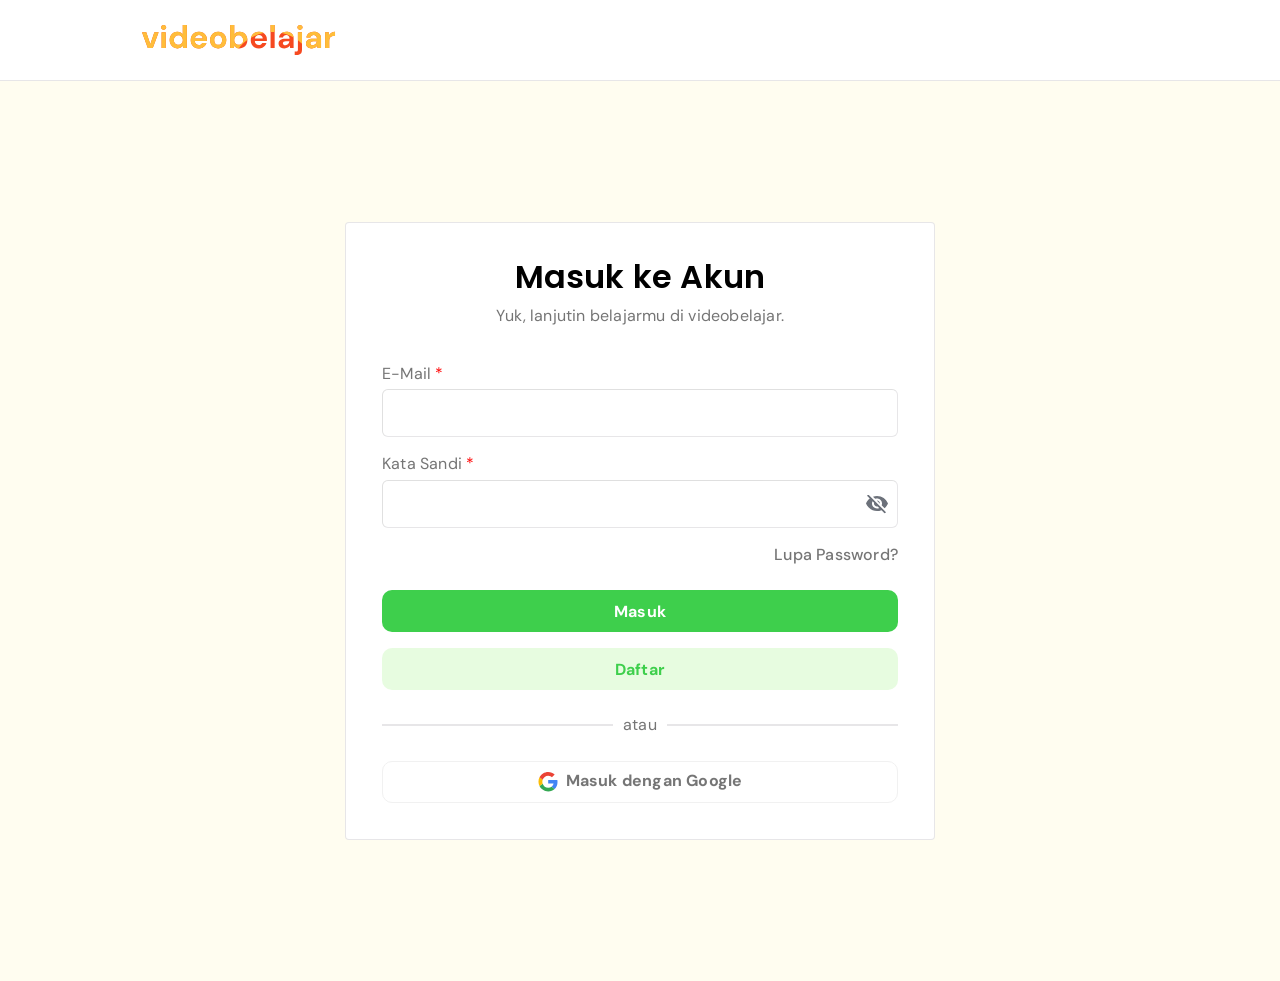
==== pages/login.html @ b2886efd "feat: add login and registration pages with corresponding styles - Created login.html and register.h" ====
<!DOCTYPE html>
<html lang="en">

<head>
    <meta charset="UTF-8">
    <meta name="viewport" content="width=device-width, initial-scale=1.0">
    <title>Login</title>
    <link rel="stylesheet" href="../styles/main.css">
    <link rel="stylesheet" href="../styles/login.css">
</head>

<body>
    <nav class="navbar">
        <div class="navbar-container">
            <a href="#" class="navbar-logo">
                <img src="../images/logo-videobelajar.svg" alt="Logo videobelajar">
            </a>
        </div>
    </nav>
    <main class="container">
        <div class="login-container body-medium-regular">
            <div class="login-header">
                <h1 class="heading-3">Masuk ke Akun</h1>
                <p>Yuk, lanjutin belajarmu di videobelajar.</p>
            </div>
            <form class="login-form" action="">
                <div class="form-field-wrapper">
                    <div class="form-field">
                        <label for="email">E-Mail <span class="required">*</span></label>
                        <input class="input-text" type="email" name="email" id="email">
                    </div>
                    <div class="form-field">
                        <label for="password">Kata Sandi <span class="required">*</span></label>
                        <div class="password-wrapper">
                            <input class="input-text-password" type="password" name="password" id="password">
                            <img src="../images/logo-eyeoff.svg" alt="Toggle Password " class="toggle-password">
                        </div>
                    </div>
                    <div class="form-info-wrapper body-medium-medium">
                        <a href="#">Lupa Password?</a>
                    </div>
                </div>
                <div class="form-button-wrapper body-medium-bold">
                    <button class="btn-primary-contained">Masuk</button>
                    <button class="btn-primary-shadow">Daftar</button>
                </div>
                <div class="form-divider">
                    <span>atau</span>
                </div>
                <div class="form-google-wrapper">
                    <button class="btn-unstyled btn-google body-medium-bold">
                        <img src="../images/logo-google.svg" alt="Google Icon" class="google-icon">
                        <span>Masuk dengan Google</span>
                    </button>
                </div>
            </form>
        </div>
    </main>
</body>

</html>
---- styles/main.css ----
@import url('https://fonts.googleapis.com/css2?family=Poppins:ital,wght@0,100;0,200;0,300;0,400;0,500;0,600;0,700;0,800;0,900;1,100;1,200;1,300;1,400;1,500;1,600;1,700;1,800;1,900&display=swap');
@import url('https://fonts.googleapis.com/css2?family=DM+Sans:ital,opsz,wght@0,9..40,100..1000;1,9..40,100..1000&family=Poppins:ital,wght@0,100;0,200;0,300;0,400;0,500;0,600;0,700;0,800;0,900;1,100;1,200;1,300;1,400;1,500;1,600;1,700;1,800;1,900&display=swap');
@import url('./token.css');

* {
    margin: 0;
    padding: 0;
    box-sizing: border-box;
}

ul {
    list-style: none;
}

/* Heading Styles */
.heading-1 {
    font-family: 'Poppins';
    font-weight: 700;
    font-size: 48px;
    line-height: 110%;
    letter-spacing: 0%;
}

.heading-2 {
    font-family: 'Poppins';
    font-weight: 600;
    font-size: 40px;
    line-height: 110%;
    letter-spacing: 0%;
}

.heading-3 {
    font-family: 'Poppins';
    font-weight: 600;
    font-size: 32px;
    line-height: 110%;
    letter-spacing: 0%;
}

.heading-4 {
    font-family: 'Poppins';
    font-weight: 600;
    font-size: 24px;
    line-height: 120%;
    letter-spacing: 0%;
}

.heading-5 {
    font-family: 'Poppins';
    font-weight: 600;
    font-size: 20px;
    line-height: 120%;
    letter-spacing: 0%;
}

.heading-6 {
    font-family: 'Poppins';
    font-weight: 600;
    font-size: 18px;
    line-height: 120%;
    letter-spacing: 0%;
}

/* Body Styles */
.body-large-bold {
    font-family: 'DM Sans';
    font-weight: 700;
    font-size: 18px;
    line-height: 140%;
    letter-spacing: 0.2px;
}

.body-large-semibold {
    font-family: 'DM Sans';
    font-weight: 600;
    font-size: 18px;
    line-height: 140%;
    letter-spacing: 0.2px;
}

.body-large-medium {
    font-family: 'DM Sans';
    font-weight: 500;
    font-size: 18px;
    line-height: 140%;
    letter-spacing: 0.2px;
}

.body-large-regular {
    font-family: 'DM Sans';
    font-weight: 400;
    font-size: 18px;
    line-height: 140%;
    letter-spacing: 0.2px;
}

.body-medium-bold {
    font-family: 'DM Sans';
    font-weight: 700;
    font-size: 16px;
    line-height: 140%;
    letter-spacing: 0.2px;
}

.body-medium-semibold {
    font-family: 'DM Sans';
    font-weight: 600;
    font-size: 16px;
    line-height: 140%;
    letter-spacing: 0.2px;
}

.body-medium-medium {
    font-family: 'DM Sans';
    font-weight: 500;
    font-size: 16px;
    line-height: 140%;
    letter-spacing: 0.2px;
}

.body-medium-regular {
    font-family: 'DM Sans';
    font-weight: 400;
    font-size: 16px;
    line-height: 140%;
    letter-spacing: 0.2px;
}

.body-medium-regular input, button, select {
    font-family: inherit;
    font-weight: inherit;
    font-size: inherit;
    line-height: inherit;
    letter-spacing: inherit;
}

.body-small-bold {
    font-family: 'DM Sans';
    font-weight: 700;
    font-size: 14px;
    line-height: 140%;
    letter-spacing: 0.2px;
}

.body-small-semibold {
    font-family: 'DM Sans';
    font-weight: 600;
    font-size: 14px;
    line-height: 140%;
    letter-spacing: 0.2px;
}

.body-small-medium {
    font-family: 'DM Sans';
    font-weight: 500;
    font-size: 14px;
    line-height: 140%;
    letter-spacing: 0.2px;
}

.body-small-regular {
    font-family: 'DM Sans';
    font-weight: 400;
    font-size: 14px;
    line-height: 140%;
    letter-spacing: 0.2px;
}

/* button */

.btn-primary-contained {
    height: 42px;
    padding-top: 10px;
    padding-right: 26px;
    padding-bottom: 10px;
    padding-left: 26px;
    border-radius: 10px;
    border: 1px solid transparent;
    background-color: var(--main-primary-default);
    color: var(--text-light-primary);
}

.btn-primary-shadow {
    height: 42px;
    padding-top: 10px;
    padding-right: 26px;
    padding-bottom: 10px;
    padding-left: 26px;
    border-radius: 10px;
    border: 1px solid transparent;
    background-color: var(--main-primary-100);
    color: var(--main-primary-default);
}

.btn-primary-outlined {
    height: 42px;
    padding-top: 10px;
    padding-right: 26px;
    padding-bottom: 10px;
    padding-left: 26px;
    border-radius: 10px;
    border-width: 1px;
    border-style: solid;
    border-color: var(--main-primary-default);
    background-color: transparent;
    color: var(--main-primary-default);
}

.btn-secondary-contained {
    height: 42px;
    padding-top: 10px;
    padding-right: 26px;
    padding-bottom: 10px;
    padding-left: 26px;
    border-radius: 10px;
    border: 1px solid transparent;
    background-color: var(--main-secondary-default);
    color: var(--text-light-primary);
}

.btn-secondary-shadow {
    height: 42px;
    padding-top: 10px;
    padding-right: 26px;
    padding-bottom: 10px;
    padding-left: 26px;
    border-radius: 10px;
    border: 1px solid transparent;
    background-color: var(--main-secondary-100);
    color: var(--main-secondary-default);
}

.btn-secondary-outlined {
    height: 42px;
    padding-top: 10px;
    padding-right: 26px;
    padding-bottom: 10px;
    padding-left: 26px;
    border-radius: 10px;
    border-width: 1px;
    border-style: solid;
    border-color: var(--main-secondary-default);
    background-color: transparent;
    color: var(--main-secondary-default);
}

.btn-unstyled {
    height: 42px;
    padding-top: 8px;
    padding-right: 26px;
    padding-bottom: 8px;
    padding-left: 26px;
    border-radius: 10px;
    border: 1px solid rgba(241, 241, 241, 1);
    background-color: transparent;
    color: var(--text-dark-primary);
}
---- styles/login.css ----
p {
    color: var(--text-dark-secondary);
}

.navbar {
    width: 100%;
    background-color: var(--other-primary-background);
    border-bottom: 1px solid var(--other-border);
}

.navbar-container {
    display: flex;
    justify-content: space-between;
    align-items: center;
    height: 80px;
    margin: 0 auto;
    padding: 12px 120px;
}

.navbar-logo {
    display: flex;
}

.container {
    width: 100%;
    min-height: 100vh;
    background-color: var(--color-background);
    display: flex;
    justify-content: center;
    align-items: center;
}

.login-container {
    width: 590px;
    height: fit-content;
    border-radius: 4px;
    border: 1px solid var(--other-border);
    padding: 36px;
    gap: 36px;
    background-color: var(--text-light-primary);
    display: flex;
    flex-direction: column;
    align-items: center;
}

.login-header {
    display: flex;
    flex-direction: column;
    align-items: center;
    gap: 10px;
}

.login-form {
    display: flex;
    flex-direction: column;
    width: 100%;
    gap: 24px;
}

.form-field-wrapper {
    display: flex;
    flex-direction: column;
    gap: 16px;
}

.form-field {
    display: flex;
    flex-direction: column;
    color: var(--text-dark-secondary);
    gap: 4px;
}

.password-wrapper {
    position: relative;
    width: 100%;
}

.toggle-password {
    position: absolute;
    right: 10px;
    top: 50%;
    transform: translateY(-50%);
    width: 22px;
    height: 19px;
    cursor: pointer;
}

.input-text {
    width: 100%;
    height: 48px;
    border-radius: 6px;
    border-width: 1px;
    border-color: var(--other-border);
    padding-top: 4px;
    padding-right: 10px;
    padding-bottom: 4px;
    padding-left: 10px;
}

.input-text-password {
    width: 100%;
    height: 48px;
    border-radius: 6px;
    border-width: 1px;
    border-color: var(--other-border);
    padding-top: 4px;
    padding-right: 40px;
    padding-bottom: 4px;
    padding-left: 10px;
}

.required {
    color: red;
}

.form-info-wrapper a {
    display: flex;
    justify-content: flex-end;
    text-decoration: none;
    color: var(--text-dark-secondary);
}

.form-button-wrapper {
    display: flex;
    justify-content: center;
    flex-direction: column;
    gap: 16px;
}

.form-divider {
    display: flex;
    align-items: center;
    text-align: center;
}

.form-divider::before,
.form-divider::after {
    content: '';
    flex: 1;
    border-bottom: 2px solid var(--other-border);
}

.form-divider span {
    padding: 0 10px;
    color: var(--text-dark-secondary);
}

.form-google-wrapper {
    display: flex;
    flex-direction: column;
    cursor: pointer;
}

.form-google-wrapper span {
    color: var(--text-dark-secondary);
}

.btn-google {
    display: flex;
    align-items: center;
    justify-content: center;
    gap: 8px;
    width: 100%;
}

.google-icon {
    width: 20px;
    height: 20px;
}
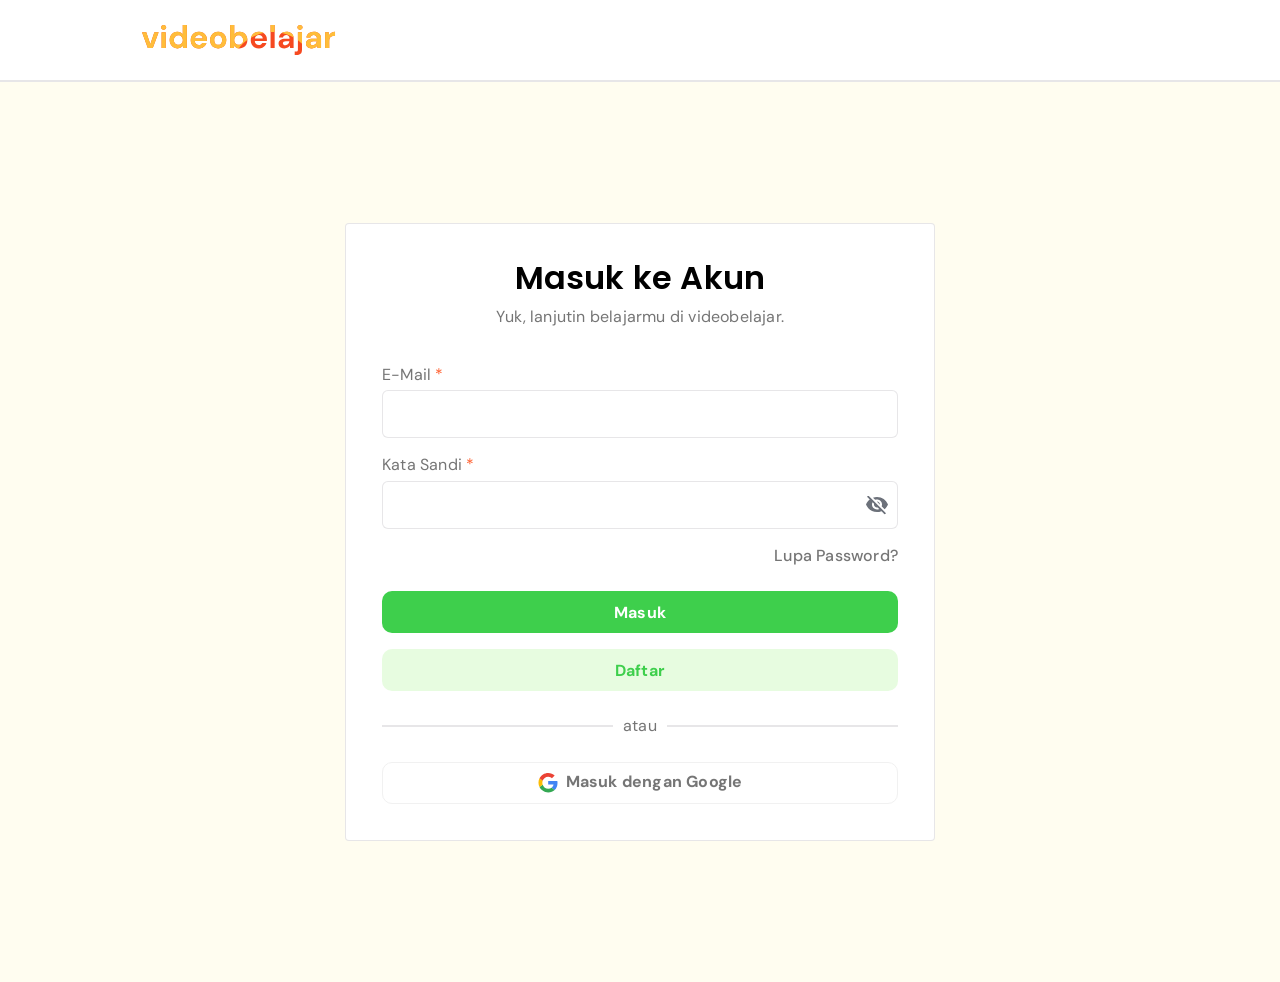
==== commit f50fef48: "revisi auth" ====
--- a/pages/login.html
+++ b/pages/login.html
@@ -6,24 +6,27 @@
     <meta name="viewport" content="width=device-width, initial-scale=1.0">
     <title>Login</title>
     <link rel="stylesheet" href="../styles/main.css">
-    <link rel="stylesheet" href="../styles/login.css">
+    <link rel="stylesheet" href="../styles/auth.css">
 </head>
 
 <body>
-    <nav class="navbar">
-        <div class="navbar-container">
-            <a href="#" class="navbar-logo">
-                <img src="../images/logo-videobelajar.svg" alt="Logo videobelajar">
-            </a>
-        </div>
-    </nav>
+    <header class="site-header">
+        <nav class="navbar">
+            <div class="navbar-container">
+                <a href="#" class="navbar-logo">
+                    <img src="../images/logo-videobelajar.svg" alt="Logo videobelajar">
+                </a>
+            </div>
+        </nav>
+    </header>
+
     <main class="container">
-        <div class="login-container body-medium-regular">
-            <div class="login-header">
+        <div class="auth-container body-medium-regular">
+            <div class="auth-header">
                 <h1 class="heading-3">Masuk ke Akun</h1>
                 <p>Yuk, lanjutin belajarmu di videobelajar.</p>
             </div>
-            <form class="login-form" action="">
+            <form class="auth-form" action="">
                 <div class="form-field-wrapper">
                     <div class="form-field">
                         <label for="email">E-Mail <span class="required">*</span></label>
--- a/styles/main.css
+++ b/styles/main.css
@@ -1,4 +1,3 @@
-@import url('https://fonts.googleapis.com/css2?family=Poppins:ital,wght@0,100;0,200;0,300;0,400;0,500;0,600;0,700;0,800;0,900;1,100;1,200;1,300;1,400;1,500;1,600;1,700;1,800;1,900&display=swap');
 @import url('https://fonts.googleapis.com/css2?family=DM+Sans:ital,opsz,wght@0,9..40,100..1000;1,9..40,100..1000&family=Poppins:ital,wght@0,100;0,200;0,300;0,400;0,500;0,600;0,700;0,800;0,900;1,100;1,200;1,300;1,400;1,500;1,600;1,700;1,800;1,900&display=swap');
 @import url('./token.css');
 
@@ -8,125 +7,7 @@
     box-sizing: border-box;
 }
 
-ul {
-    list-style: none;
-}
-
-/* Heading Styles */
-.heading-1 {
-    font-family: 'Poppins';
-    font-weight: 700;
-    font-size: 48px;
-    line-height: 110%;
-    letter-spacing: 0%;
-}
-
-.heading-2 {
-    font-family: 'Poppins';
-    font-weight: 600;
-    font-size: 40px;
-    line-height: 110%;
-    letter-spacing: 0%;
-}
-
-.heading-3 {
-    font-family: 'Poppins';
-    font-weight: 600;
-    font-size: 32px;
-    line-height: 110%;
-    letter-spacing: 0%;
-}
-
-.heading-4 {
-    font-family: 'Poppins';
-    font-weight: 600;
-    font-size: 24px;
-    line-height: 120%;
-    letter-spacing: 0%;
-}
-
-.heading-5 {
-    font-family: 'Poppins';
-    font-weight: 600;
-    font-size: 20px;
-    line-height: 120%;
-    letter-spacing: 0%;
-}
-
-.heading-6 {
-    font-family: 'Poppins';
-    font-weight: 600;
-    font-size: 18px;
-    line-height: 120%;
-    letter-spacing: 0%;
-}
-
-/* Body Styles */
-.body-large-bold {
-    font-family: 'DM Sans';
-    font-weight: 700;
-    font-size: 18px;
-    line-height: 140%;
-    letter-spacing: 0.2px;
-}
-
-.body-large-semibold {
-    font-family: 'DM Sans';
-    font-weight: 600;
-    font-size: 18px;
-    line-height: 140%;
-    letter-spacing: 0.2px;
-}
-
-.body-large-medium {
-    font-family: 'DM Sans';
-    font-weight: 500;
-    font-size: 18px;
-    line-height: 140%;
-    letter-spacing: 0.2px;
-}
-
-.body-large-regular {
-    font-family: 'DM Sans';
-    font-weight: 400;
-    font-size: 18px;
-    line-height: 140%;
-    letter-spacing: 0.2px;
-}
-
-.body-medium-bold {
-    font-family: 'DM Sans';
-    font-weight: 700;
-    font-size: 16px;
-    line-height: 140%;
-    letter-spacing: 0.2px;
-}
-
-.body-medium-semibold {
-    font-family: 'DM Sans';
-    font-weight: 600;
-    font-size: 16px;
-    line-height: 140%;
-    letter-spacing: 0.2px;
-}
-
-.body-medium-medium {
-    font-family: 'DM Sans';
-    font-weight: 500;
-    font-size: 16px;
-    line-height: 140%;
-    letter-spacing: 0.2px;
-}
-
-.body-medium-regular {
-    font-family: 'DM Sans';
-    font-weight: 400;
-    font-size: 16px;
-    line-height: 140%;
-    letter-spacing: 0.2px;
-}
-
-.body-medium-regular input, button, select {
+input, button, select {
     font-family: inherit;
     font-weight: inherit;
     font-size: inherit;
@@ -134,6 +15,124 @@
     letter-spacing: inherit;
 }
 
+ul {
+    list-style: none;
+}
+
+/* Heading Styles */
+.heading-1 {
+    font-family: 'Poppins';
+    font-weight: 700;
+    font-size: 48px;
+    line-height: 110%;
+    letter-spacing: 0%;
+}
+
+.heading-2 {
+    font-family: 'Poppins';
+    font-weight: 600;
+    font-size: 40px;
+    line-height: 110%;
+    letter-spacing: 0%;
+}
+
+.heading-3 {
+    font-family: 'Poppins';
+    font-weight: 600;
+    font-size: 32px;
+    line-height: 110%;
+    letter-spacing: 0%;
+}
+
+.heading-4 {
+    font-family: 'Poppins';
+    font-weight: 600;
+    font-size: 24px;
+    line-height: 120%;
+    letter-spacing: 0%;
+}
+
+.heading-5 {
+    font-family: 'Poppins';
+    font-weight: 600;
+    font-size: 20px;
+    line-height: 120%;
+    letter-spacing: 0%;
+}
+
+.heading-6 {
+    font-family: 'Poppins';
+    font-weight: 600;
+    font-size: 18px;
+    line-height: 120%;
+    letter-spacing: 0%;
+}
+
+/* Body Styles */
+.body-large-bold {
+    font-family: 'DM Sans';
+    font-weight: 700;
+    font-size: 18px;
+    line-height: 140%;
+    letter-spacing: 0.2px;
+}
+
+.body-large-semibold {
+    font-family: 'DM Sans';
+    font-weight: 600;
+    font-size: 18px;
+    line-height: 140%;
+    letter-spacing: 0.2px;
+}
+
+.body-large-medium {
+    font-family: 'DM Sans';
+    font-weight: 500;
+    font-size: 18px;
+    line-height: 140%;
+    letter-spacing: 0.2px;
+}
+
+.body-large-regular {
+    font-family: 'DM Sans';
+    font-weight: 400;
+    font-size: 18px;
+    line-height: 140%;
+    letter-spacing: 0.2px;
+}
+
+.body-medium-bold {
+    font-family: 'DM Sans';
+    font-weight: 700;
+    font-size: 16px;
+    line-height: 140%;
+    letter-spacing: 0.2px;
+}
+
+.body-medium-semibold {
+    font-family: 'DM Sans';
+    font-weight: 600;
+    font-size: 16px;
+    line-height: 140%;
+    letter-spacing: 0.2px;
+}
+
+.body-medium-medium {
+    font-family: 'DM Sans';
+    font-weight: 500;
+    font-size: 16px;
+    line-height: 140%;
+    letter-spacing: 0.2px;
+}
+
+.body-medium-regular {
+    font-family: 'DM Sans';
+    font-weight: 400;
+    font-size: 16px;
+    line-height: 140%;
+    letter-spacing: 0.2px;
+}
+
 .body-small-bold {
     font-family: 'DM Sans';
     font-weight: 700;
@@ -254,4 +253,32 @@
     border: 1px solid rgba(241, 241, 241, 1);
     background-color: transparent;
     color: var(--text-dark-primary);
+}
+
+.site-header {
+    position: sticky;
+    top: 0;
+    z-index: 10;
+    width: 100%;
+    background-color: var(--other-primary-background);
+    border-bottom: 1px solid var(--other-border);
+}
+
+.navbar {
+    width: 100%;
+    background-color: var(--other-primary-background);
+    border-bottom: 1px solid var(--other-border);
+}
+
+.navbar-container {
+    display: flex;
+    justify-content: space-between;
+    align-items: center;
+    height: 80px;
+    margin: 0 auto;
+    padding: 12px 120px;
+}
+
+.navbar-logo {
+    display: flex;
 }
--- a/styles/auth.css
+++ b/styles/auth.css
@@ -0,0 +1,192 @@
+p {
+    color: var(--text-dark-secondary);
+}
+
+.container {
+    width: 100%;
+    min-height: 100vh;
+    padding: 64px 120px;
+    background-color: var(--color-background);
+    display: flex;
+    justify-content: center;
+    align-items: center;
+}
+
+.auth-container {
+    width: 590px;
+    height: fit-content;
+    border-radius: 4px;
+    border: 1px solid var(--other-border);
+    padding: 36px;
+    gap: 36px;
+    background-color: var(--text-light-primary);
+    display: flex;
+    flex-direction: column;
+    align-items: center;
+}
+
+.auth-header {
+    display: flex;
+    flex-direction: column;
+    align-items: center;
+    gap: 10px;
+}
+
+.auth-form {
+    display: flex;
+    flex-direction: column;
+    width: 100%;
+    gap: 24px;
+}
+
+.form-field-wrapper {
+    display: flex;
+    flex-direction: column;
+    gap: 16px;
+}
+
+.form-field {
+    display: flex;
+    flex-direction: column;
+    color: var(--text-dark-secondary);
+    gap: 4px;
+}
+
+.select {
+    width: 100%;
+    height: 48px;
+    padding: 0 48px 0 10px;
+    border: 1px solid var(--other-border);
+    border-radius: 6px;
+    cursor: pointer;
+    appearance: none;
+    -webkit-appearance: none;
+    background: url("../images/icon-arrow-down.svg") no-repeat right 10px center / 24px 24px;
+}
+
+.form-phone {
+    display: flex;
+    flex-direction: row;
+    gap: 24px;
+}
+
+.country-code {
+    display: flex;
+    align-items: stretch;
+    width: auto;
+    height: 48px;
+    border: 1px solid var(--other-border);
+    border-radius: 6px;
+    background: var(--other-primary-background);
+}
+
+.country-code-flag-box {
+    display: flex;
+    align-items: center;
+    justify-content: center;
+    width: 44px;
+    background: var(--other-base-background);
+    border-right: 1px solid var(--other-border);
+    border-top-left-radius: 5px;
+    border-bottom-left-radius: 5px;
+}
+
+.country-code-select {
+    flex: 1;
+    min-width: 0;
+    height: 100%;
+    padding: 0 54px 0 10px;
+    border: 0;
+    outline: none;
+    background: transparent url("../images/icon-arrow-down.svg") no-repeat right 10px center / 24px 24px;
+    color: var(--text-dark-primary);
+    cursor: pointer;
+    appearance: none;
+    -webkit-appearance: none;
+}
+
+.password-wrapper {
+    position: relative;
+    width: 100%;
+}
+
+.toggle-password {
+    position: absolute;
+    right: 10px;
+    top: 50%;
+    transform: translateY(-50%);
+    width: 22px;
+    height: 19px;
+    cursor: pointer;
+}
+
+.input-text, 
+.input-text-password {
+    width: 100%;
+    height: 48px;
+    border-radius: 6px;
+    border: 1px solid var(--other-border);
+    padding: 4px 10px;
+}
+
+.input-text-password {
+    padding-right: 40px;
+}
+
+.required {
+    color: var(--error-default);
+}
+
+.form-info-wrapper a {
+    display: flex;
+    justify-content: flex-end;
+    text-decoration: none;
+    color: var(--text-dark-secondary);
+}
+
+.form-button-wrapper {
+    display: flex;
+    justify-content: center;
+    flex-direction: column;
+    gap: 16px;
+}
+
+.form-divider {
+    display: flex;
+    align-items: center;
+    text-align: center;
+}
+
+.form-divider::before,
+.form-divider::after {
+    content: '';
+    flex: 1;
+    border-bottom: 2px solid var(--other-border);
+}
+
+.form-divider span {
+    padding: 0 10px;
+    color: var(--text-dark-secondary);
+}
+
+.form-google-wrapper {
+    display: flex;
+    flex-direction: column;
+}
+
+.form-google-wrapper span {
+    color: var(--text-dark-secondary);
+}
+
+.btn-google {
+    display: flex;
+    align-items: center;
+    justify-content: center;
+    gap: 8px;
+    width: 100%;
+}
+
+.google-icon {
+    width: 20px;
+    height: 20px;
+}
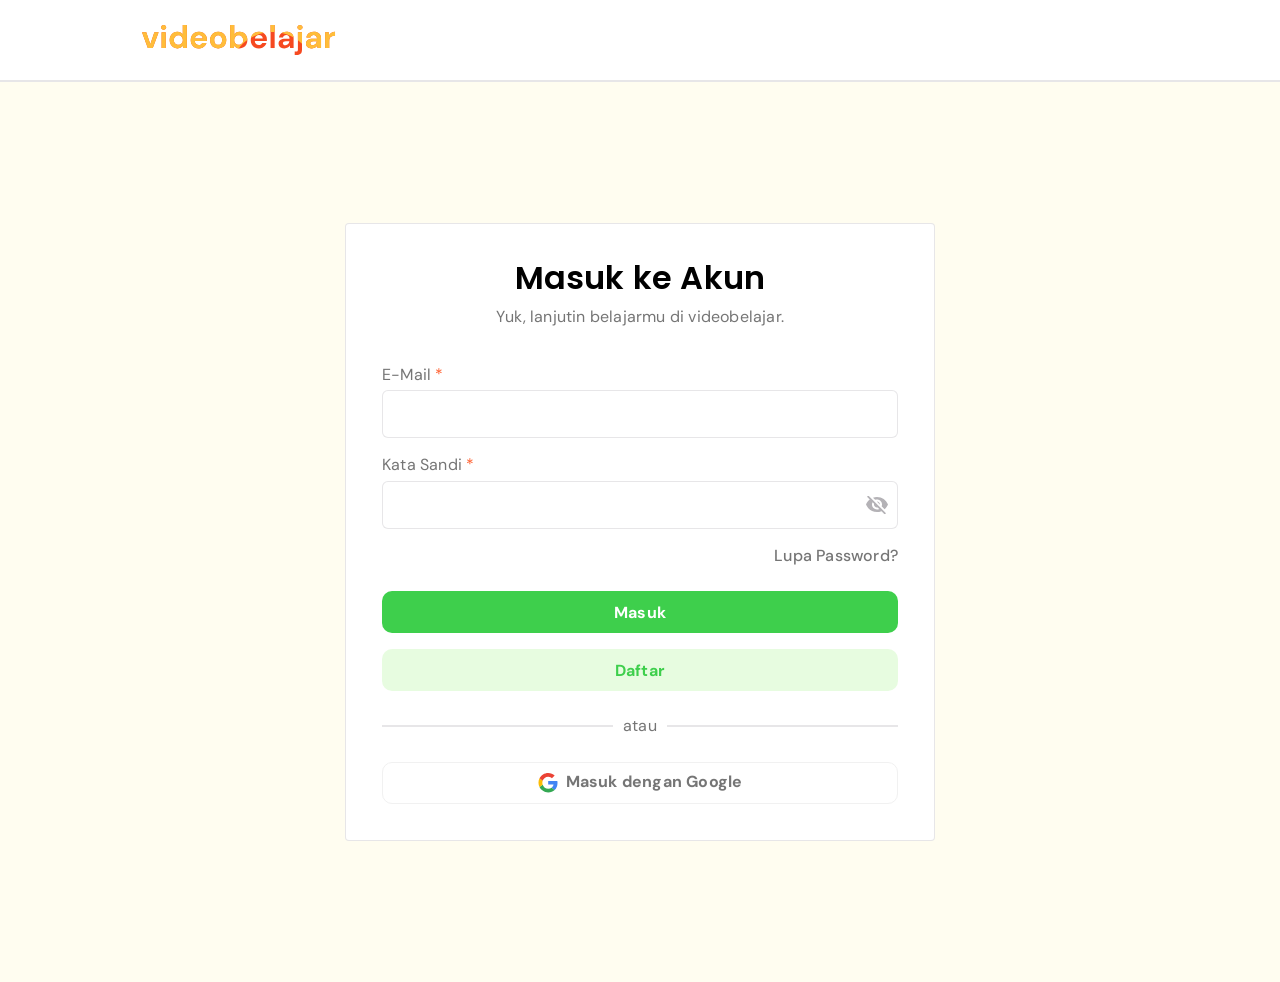
==== commit f085bab2: "revisi responsif mobile" ====
--- a/pages/login.html
+++ b/pages/login.html
@@ -13,7 +13,7 @@
     <header class="site-header">
         <nav class="navbar">
             <div class="navbar-container">
-                <a href="#" class="navbar-logo">
+                <a href="../index.html" class="navbar-logo">
                     <img src="../images/logo-videobelajar.svg" alt="Logo videobelajar">
                 </a>
             </div>
@@ -36,7 +36,7 @@
                         <label for="password">Kata Sandi <span class="required">*</span></label>
                         <div class="password-wrapper">
                             <input class="input-text-password" type="password" name="password" id="password">
-                            <img src="../images/logo-eyeoff.svg" alt="Toggle Password " class="toggle-password">
+                            <span class="toggle-password"></span>
                         </div>
                     </div>
                     <div class="form-info-wrapper body-medium-medium">
@@ -45,7 +45,7 @@
                 </div>
                 <div class="form-button-wrapper body-medium-bold">
                     <button class="btn-primary-contained">Masuk</button>
-                    <button class="btn-primary-shadow">Daftar</button>
+                    <a href="./register.html" class="btn-primary-shadow">Daftar</a>
                 </div>
                 <div class="form-divider">
                     <span>atau</span>
--- a/styles/main.css
+++ b/styles/main.css
@@ -13,6 +13,11 @@
     font-size: inherit;
     line-height: inherit;
     letter-spacing: inherit;
+}
+
+a {
+    color: inherit;
+    text-decoration: none;
 }
 
 ul {
@@ -281,4 +286,16 @@
 
 .navbar-logo {
     display: flex;
+}
+
+@media (max-width: 767px) {
+    .navbar-container {
+        height: 74px;
+        padding: 16px 24px;
+    }
+
+    .navbar-logo img {
+        width: 152px;
+        height: auto;
+    }
 }
--- a/styles/auth.css
+++ b/styles/auth.css
@@ -1,7 +1,3 @@
-p {
-    color: var(--text-dark-secondary);
-}
-
 .container {
     width: 100%;
     min-height: 100vh;
@@ -30,6 +26,10 @@
     flex-direction: column;
     align-items: center;
     gap: 10px;
+}
+
+.auth-header p {
+    color: var(--text-dark-secondary);
 }
 
 .auth-form {
@@ -118,9 +118,14 @@
     width: 22px;
     height: 19px;
     cursor: pointer;
-}
-
-.input-text, 
+    background-color: var(--text-dark-disabled);
+    -webkit-mask: url('../images/logo-eyeoff.svg') no-repeat center;
+    mask: url('../images/logo-eyeoff.svg') no-repeat center;
+    -webkit-mask-size: contain;
+    mask-size: contain;
+}
+
+.input-text,
 .input-text-password {
     width: 100%;
     height: 48px;
@@ -140,7 +145,6 @@
 .form-info-wrapper a {
     display: flex;
     justify-content: flex-end;
-    text-decoration: none;
     color: var(--text-dark-secondary);
 }
 
@@ -149,6 +153,11 @@
     justify-content: center;
     flex-direction: column;
     gap: 16px;
+}
+
+.form-button-wrapper a {
+    display: inline-flex;
+    justify-content: center;
 }
 
 .form-divider {
@@ -189,4 +198,73 @@
 .google-icon {
     width: 20px;
     height: 20px;
+}
+
+@media (max-width: 767px) {
+    .container {
+        align-items: flex-start;
+        padding: 28px 20px;
+    }
+
+    .auth-container {
+        width: 100%;
+        padding: 20px;
+        gap: 20px;
+    }
+
+    .auth-header h1 {
+        font-size: 24px;
+    }
+
+    .auth-header p {
+        font-size: 14px;
+    }
+
+    .auth-form {
+        font-size: 14px;
+        gap: 20px;
+    }
+
+    .form-field-wrapper {
+        gap: 12px;
+    }
+
+    .form-info-wrapper a {
+        font-size: 14px;
+    }
+
+    .form-button-wrapper button {
+        display: flex;
+        align-items: center;
+        justify-content: center;
+        width: 100%;
+        height: 34px;
+        font-size: 14px;
+    }
+
+    .form-button-wrapper a {
+        display: flex;
+        align-items: center;
+        justify-content: center;
+        width: 100%;
+        height: 34px;
+        font-size: 14px;
+    }
+
+    .form-google-wrapper button {
+        display: flex;
+        align-items: center;
+        justify-content: center;
+        width: 100%;
+        height: 34px;
+        font-size: 14px;
+    }
+
+    .form-phone {
+        gap: 12px;
+    }
+
+    .country-code {
+        flex-shrink: 0;
+    }
 }
